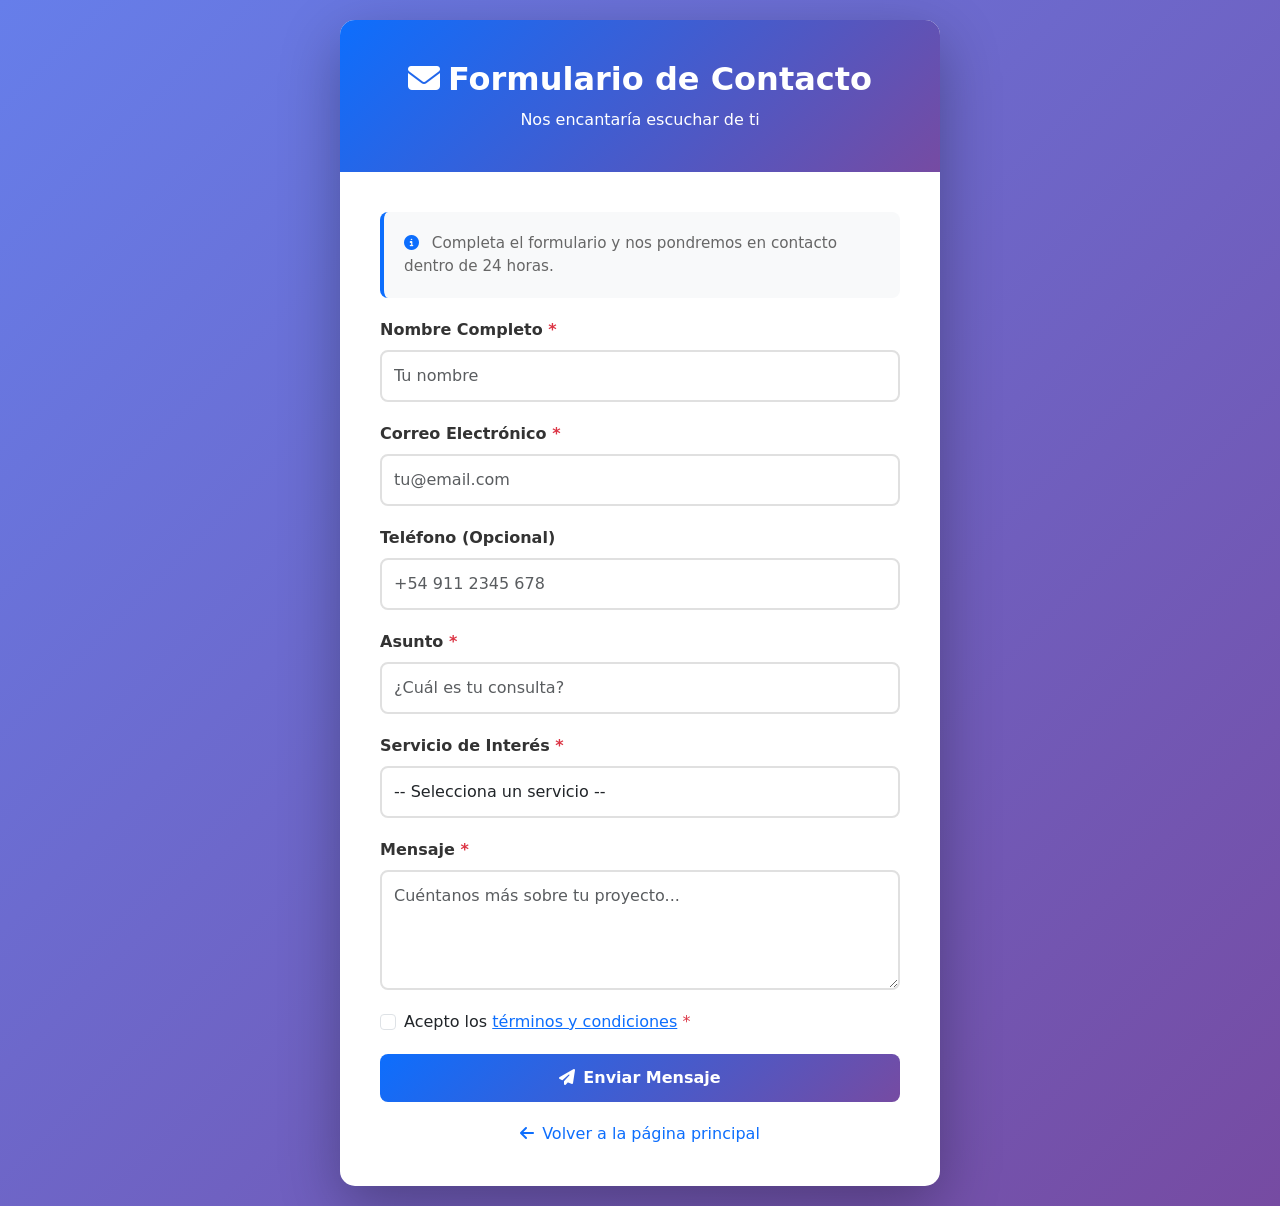
==== contact.html @ 31f6ceff "Primer commit: Estructura inicial de la Landing" ====
<!DOCTYPE html>
<html lang="es">
<head>
    <meta charset="UTF-8">
    <meta name="viewport" content="width=device-width, initial-scale=1.0">
    <title>Formulario de Contacto - TecnoWeb</title>
    
    <!-- Bootstrap 5 CSS -->
    <link href="https://cdn.jsdelivr.net/npm/bootstrap@5.3.0/dist/css/bootstrap.min.css" rel="stylesheet">
    
    <!-- Font Awesome -->
    <link href="https://cdnjs.cloudflare.com/ajax/libs/font-awesome/6.4.0/css/all.min.css" rel="stylesheet">
    
    <style>
        :root {
            --primary-color: #0d6efd;
        }

        body {
            background: linear-gradient(135deg, #667eea 0%, #764ba2 100%);
            min-height: 100vh;
            display: flex;
            align-items: center;
            justify-content: center;
            padding: 20px;
        }

        .contact-container {
            background: white;
            border-radius: 15px;
            box-shadow: 0 20px 60px rgba(0, 0, 0, 0.3);
            overflow: hidden;
            max-width: 600px;
            width: 100%;
        }

        .contact-header {
            background: linear-gradient(135deg, var(--primary-color), #764ba2);
            color: white;
            padding: 40px 20px;
            text-align: center;
        }

        .contact-header h2 {
            margin-bottom: 10px;
            font-weight: bold;
        }

        .contact-form {
            padding: 40px;
        }

        .form-group {
            margin-bottom: 20px;
        }

        .form-label {
            font-weight: 600;
            color: #333;
            margin-bottom: 8px;
            display: block;
        }

        .form-control {
            border: 2px solid #e0e0e0;
            border-radius: 8px;
            padding: 12px;
            font-size: 1rem;
            transition: all 0.3s ease;
        }

        .form-control:focus {
            border-color: var(--primary-color);
            box-shadow: 0 0 0 0.2rem rgba(13, 110, 253, 0.25);
            outline: none;
        }

        textarea.form-control {
            resize: vertical;
            min-height: 120px;
        }

        .btn-submit {
            background: linear-gradient(135deg, var(--primary-color), #764ba2);
            border: none;
            color: white;
            font-weight: 600;
            padding: 12px 40px;
            border-radius: 8px;
            transition: all 0.3s ease;
            width: 100%;
        }

        .btn-submit:hover {
            transform: translateY(-2px);
            box-shadow: 0 10px 25px rgba(13, 110, 253, 0.3);
            color: white;
            text-decoration: none;
        }

        .btn-submit:active {
            transform: translateY(0);
        }

        .form-info {
            background: #f8f9fa;
            padding: 20px;
            border-radius: 8px;
            margin-bottom: 20px;
            border-left: 4px solid var(--primary-color);
        }

        .form-info p {
            margin: 0;
            color: #666;
            font-size: 0.95rem;
        }

        .required {
            color: #dc3545;
        }

        .back-link {
            text-align: center;
            margin-top: 20px;
        }

        .back-link a {
            color: var(--primary-color);
            text-decoration: none;
            font-weight: 500;
            transition: all 0.3s ease;
        }

        .back-link a:hover {
            text-decoration: underline;
        }

        @media (max-width: 600px) {
            .contact-form {
                padding: 25px;
            }

            .contact-header {
                padding: 30px 20px;
            }

            .contact-header h2 {
                font-size: 1.75rem;
            }
        }
    </style>
</head>
<body>
    <div class="contact-container">
        <!-- Header -->
        <div class="contact-header">
            <h2><i class="fas fa-envelope me-2"></i>Formulario de Contacto</h2>
            <p class="mb-0">Nos encantaría escuchar de ti</p>
        </div>

        <!-- Formulario -->
        <div class="contact-form">
            <div class="form-info">
                <p>
                    <i class="fas fa-info-circle me-2 text-primary"></i>
                    Completa el formulario y nos pondremos en contacto dentro de 24 horas.
                </p>
            </div>

            <form id="contactForm" method="POST" action="#">
                <!-- Nombre -->
                <div class="form-group">
                    <label for="nombre" class="form-label">
                        Nombre Completo <span class="required">*</span>
                    </label>
                    <input 
                        type="text" 
                        class="form-control" 
                        id="nombre" 
                        name="nombre" 
                        placeholder="Tu nombre"
                        required
                    >
                </div>

                <!-- Email -->
                <div class="form-group">
                    <label for="email" class="form-label">
                        Correo Electrónico <span class="required">*</span>
                    </label>
                    <input 
                        type="email" 
                        class="form-control" 
                        id="email" 
                        name="email" 
                        placeholder="tu@email.com"
                        required
                    >
                </div>

                <!-- Teléfono -->
                <div class="form-group">
                    <label for="telefono" class="form-label">
                        Teléfono (Opcional)
                    </label>
                    <input 
                        type="tel" 
                        class="form-control" 
                        id="telefono" 
                        name="telefono" 
                        placeholder="+54 911 2345 678"
                    >
                </div>

                <!-- Asunto -->
                <div class="form-group">
                    <label for="asunto" class="form-label">
                        Asunto <span class="required">*</span>
                    </label>
                    <input 
                        type="text" 
                        class="form-control" 
                        id="asunto" 
                        name="asunto" 
                        placeholder="¿Cuál es tu consulta?"
                        required
                    >
                </div>

                <!-- Tipo de Servicio -->
                <div class="form-group">
                    <label for="servicio" class="form-label">
                        Servicio de Interés <span class="required">*</span>
                    </label>
                    <select 
                        class="form-control" 
                        id="servicio" 
                        name="servicio"
                        required
                    >
                        <option value="">-- Selecciona un servicio --</option>
                        <option value="diseño-web">Diseño Web</option>
                        <option value="app-movil">Aplicación Móvil</option>
                        <option value="backend">Soluciones Backend</option>
                        <option value="otro">Otro</option>
                    </select>
                </div>

                <!-- Mensaje -->
                <div class="form-group">
                    <label for="mensaje" class="form-label">
                        Mensaje <span class="required">*</span>
                    </label>
                    <textarea 
                        class="form-control" 
                        id="mensaje" 
                        name="mensaje" 
                        placeholder="Cuéntanos más sobre tu proyecto..."
                        required
                    ></textarea>
                </div>

                <!-- Checkbox de términos -->
                <div class="form-group">
                    <div class="form-check">
                        <input 
                            class="form-check-input" 
                            type="checkbox" 
                            id="terminos" 
                            name="terminos"
                            required
                        >
                        <label class="form-check-label" for="terminos">
                            Acepto los <a href="#" class="text-primary">términos y condiciones</a> <span class="required">*</span>
                        </label>
                    </div>
                </div>

                <!-- Botón Submit -->
                <button type="submit" class="btn btn-submit">
                    <i class="fas fa-paper-plane me-2"></i>Enviar Mensaje
                </button>
            </form>

            <!-- Link de regreso -->
            <div class="back-link">
                <a href="index.html">
                    <i class="fas fa-arrow-left me-2"></i>Volver a la página principal
                </a>
            </div>
        </div>
    </div>

    <!-- Bootstrap JS -->
    <script src="https://cdn.jsdelivr.net/npm/bootstrap@5.3.0/dist/js/bootstrap.bundle.min.js"></script>
</body>
</html>
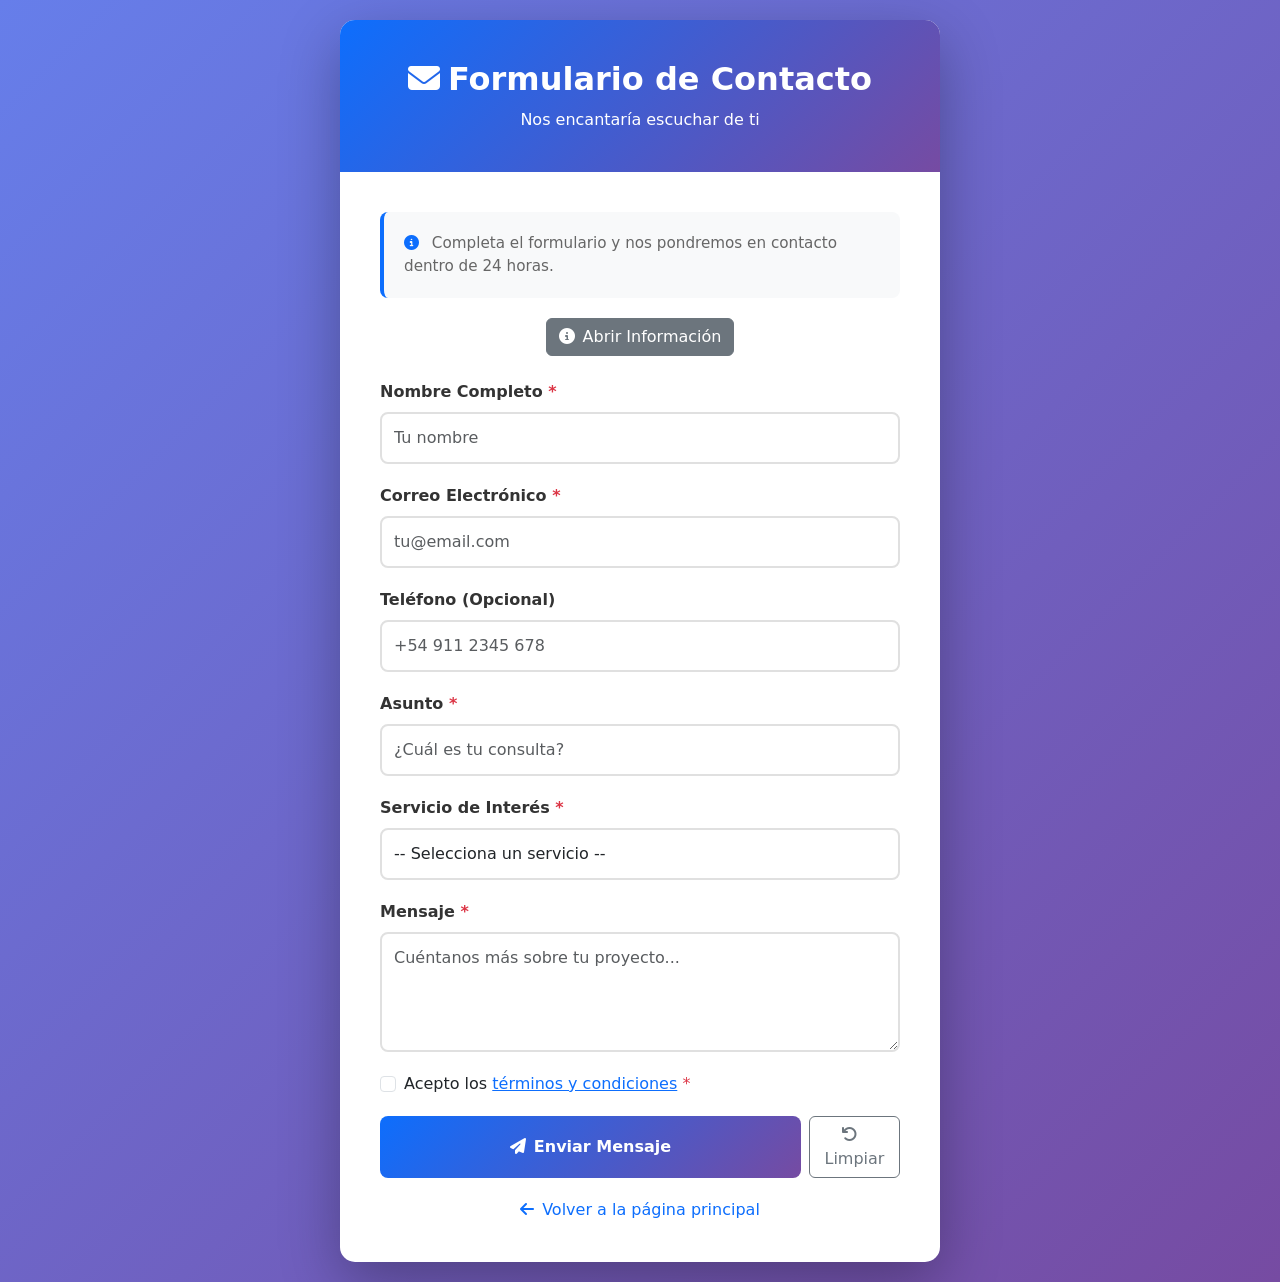
==== commit d9d26018: "subiendo archivo" ====
--- a/contact.html
+++ b/contact.html
@@ -168,6 +168,13 @@
                 </p>
             </div>
 
+            <!-- Botón modal -->
+            <div class="text-center mb-4">
+                <button type="button" class="btn btn-secondary" data-bs-toggle="modal" data-bs-target="#exampleModal">
+                    <i class="fas fa-info-circle me-2"></i>Abrir Información
+                </button>
+            </div>
+
             <form id="contactForm" method="POST" action="#">
                 <!-- Nombre -->
                 <div class="form-group">
@@ -278,9 +285,14 @@
                 </div>
 
                 <!-- Botón Submit -->
-                <button type="submit" class="btn btn-submit">
-                    <i class="fas fa-paper-plane me-2"></i>Enviar Mensaje
-                </button>
+                <div class="d-flex gap-2">
+                    <button type="submit" class="btn btn-submit flex-fill">
+                        <i class="fas fa-paper-plane me-2"></i>Enviar Mensaje
+                    </button>
+                    <button type="button" class="btn btn-outline-secondary" onclick="resetForm()">
+                        <i class="fas fa-undo me-2"></i>Limpiar
+                    </button>
+                </div>
             </form>
 
             <!-- Link de regreso -->
@@ -292,7 +304,34 @@
         </div>
     </div>
 
+    <!-- Modal -->
+    <div class="modal fade" id="exampleModal" tabindex="-1" aria-labelledby="exampleModalLabel" aria-hidden="true">
+        <div class="modal-dialog">
+            <div class="modal-content">
+                <div class="modal-header">
+                    <h5 class="modal-title" id="exampleModalLabel">Información Adicional</h5>
+                    <button type="button" class="btn-close" data-bs-dismiss="modal" aria-label="Close"></button>
+                </div>
+                <div class="modal-body">
+                    <p>Esta es información adicional sobre nuestros servicios. Puedes contactarnos para más detalles.</p>
+                </div>
+                <div class="modal-footer">
+                    <button type="button" class="btn btn-secondary" data-bs-dismiss="modal">Cerrar</button>
+                    <button type="button" class="btn btn-primary">Guardar cambios</button>
+                </div>
+            </div>
+        </div>
+    </div>
+
     <!-- Bootstrap JS -->
     <script src="https://cdn.jsdelivr.net/npm/bootstrap@5.3.0/dist/js/bootstrap.bundle.min.js"></script>
+
+    <script>
+        document.getElementById('contactForm').addEventListener('submit', function(event) {
+            event.preventDefault();
+            alert('Mensaje enviado exitosamente!');
+            this.reset();
+        });
+    </script>
 </body>
 </html>
